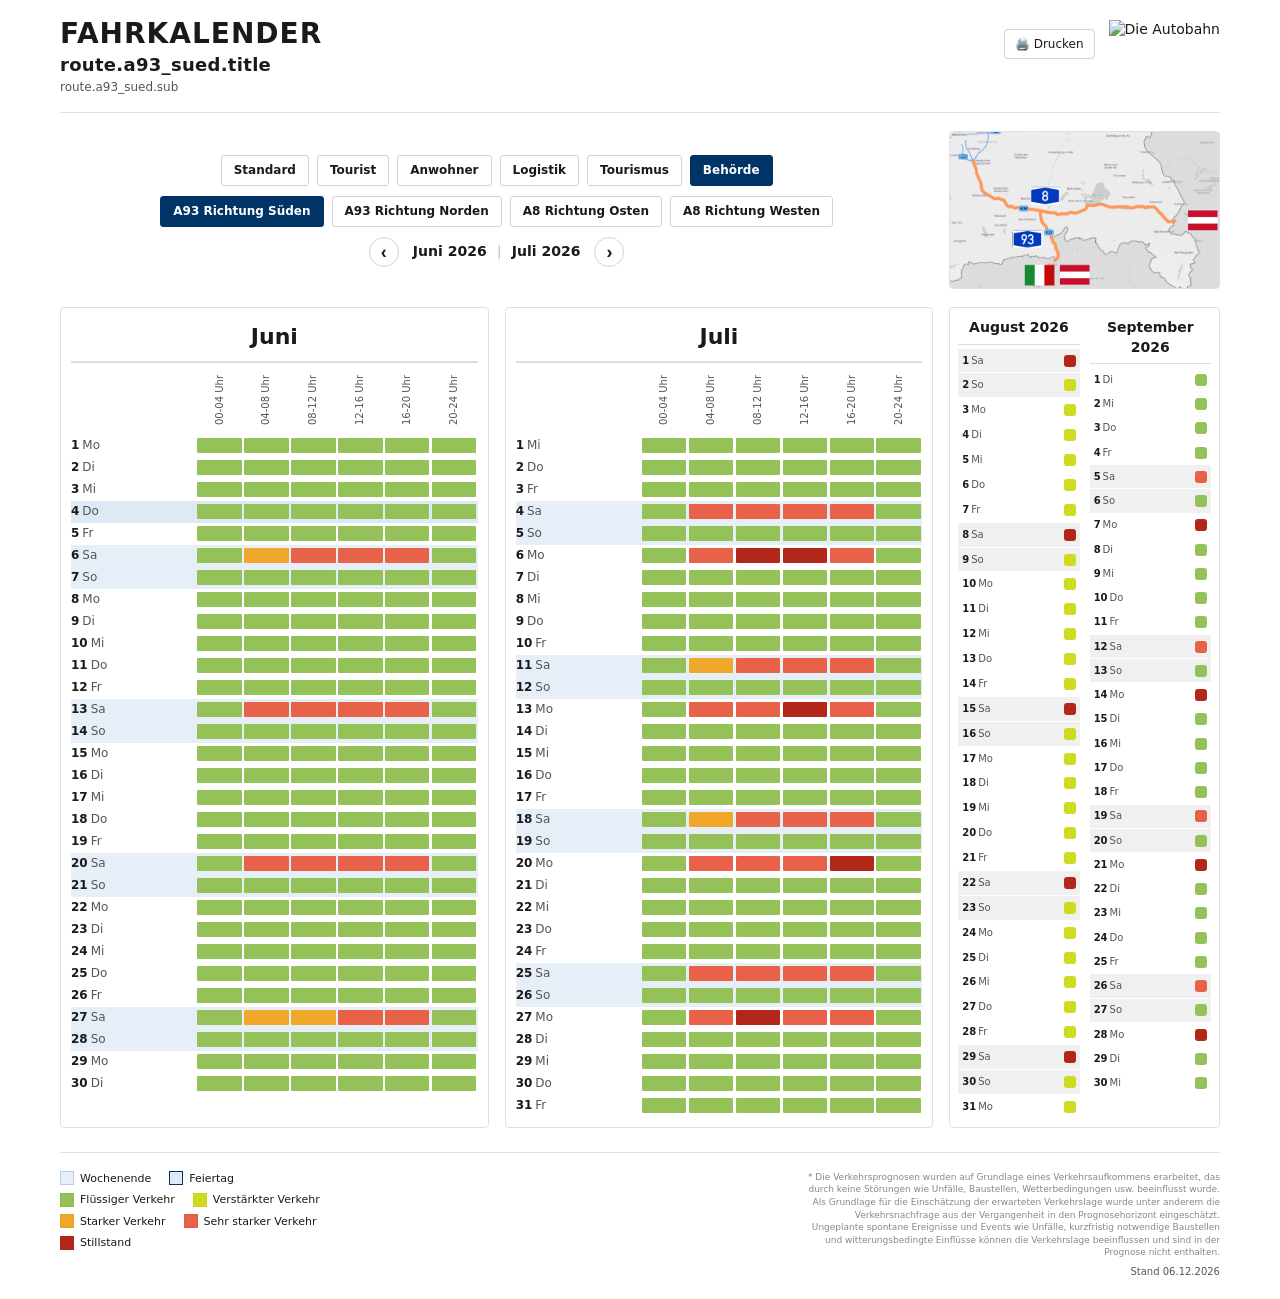
==== frontend/ui/index_authority.html @ ebcca56d "added support for english language and did some fixes on ui" ====
<!DOCTYPE html>
<html lang="de">
<head>
  <meta charset="UTF-8">
  <meta name="viewport" content="width=device-width, initial-scale=1.0">
  <title data-i18n-static>Fahrkalender – Die Autobahn</title>
  <link rel="stylesheet" href="https://unpkg.com/leaflet@1.9.4/dist/leaflet.css">
  <link rel="stylesheet" href="style.css?v=36">
  <link rel="icon" type="image/png" href="favicon.png?v=2">
</head>
<body>
  <div class="page" id="page">

    <!-- 1. HEADER -->
        <header class="hdr">
      <div class="hdr__text">
        <div class="hdr__title" data-i18n="app.title">FAHRKALENDER</div>
        <div class="hdr__route" id="hdrRoute">A93 RICHTUNG SÜDEN</div>
        <div class="hdr__sub" id="hdrSub">Rosenheim, München → Kufstein, Innsbruck</div>
      </div>
      <div class="hdr__right">
        <div style="display: flex; gap: 14px; align-items: center;">
          <button class="print-btn" id="printBtn" data-i18n="app.print" data-i18n-attr="title:app.print" title="Drucken">🖨️ Drucken</button>
          <img class="hdr__logo" src="https://www.autobahn.de/_assets/4483a80560873394161ba712d6ca7e9e/Images/Logo.svg" alt="Die Autobahn">
        </div>
      </div>
    </header>

    <div class="ctrl-wrap">

      <div class="ctrl-left">

        <nav class="toggle modebar">
      <button type="button" class="toggle__btn" onclick="NavState.navigateTo('index.html')" data-i18n="mode.standard">Standard</button>
      <button type="button" class="toggle__btn" onclick="NavState.navigateTo('index_tourist.html')" data-i18n="mode.tourist">Tourist</button>
      <button type="button" class="toggle__btn" onclick="NavState.navigateTo('index_resident.html')" data-i18n="mode.resident">Anwohner</button>
      <button type="button" class="toggle__btn" onclick="NavState.navigateTo('index_logistics.html')" data-i18n="mode.logistics">Logistik</button>
      <button type="button" class="toggle__btn" onclick="NavState.navigateTo('index_tourism.html')" data-i18n="mode.tourism">Tourismus</button>
      <button type="button" class="toggle__btn active" onclick="NavState.navigateTo('index_authority.html')" data-i18n="mode.authority">Behörde</button>
    </nav>



    <!-- 2. STRECKEN-TOGGLE -->
    <nav class="toggle" id="toggle">
      <button class="toggle__btn active" data-strecke="A93" data-richtung="Sued" data-i18n="route.a93_sued">A93 Richtung Süden</button>
      <button class="toggle__btn" data-strecke="A93" data-richtung="Nord" data-i18n="route.a93_nord">A93 Richtung Norden</button>
      <button class="toggle__btn" data-strecke="A8" data-richtung="Ost" data-i18n="route.a8_ost">A8 Richtung Osten</button>
      <button class="toggle__btn" data-strecke="A8" data-richtung="West" data-i18n="route.a8_west">A8 Richtung Westen</button>
    </nav>

    <!-- 3. NAVIGATION -->
    <div class="monthnav">
      <button class="monthnav__arrow" id="navPrev" aria-label="Zurück" data-i18n-attr="aria-label:nav.prev">‹</button>
      <div class="monthnav__labels">
        <span class="monthnav__label" id="navLabelA">–</span>
        <span class="monthnav__sep">|</span>
        <span class="monthnav__label" id="navLabelB">–</span>
      </div>
      <button class="monthnav__arrow" id="navNext" aria-label="Vor" data-i18n-attr="aria-label:nav.next">›</button>
    </div>

      </div>
      <img id="mapBox" class="ctrl-map" src="img.png" alt="Streckenkarte">
    </div>
    <!-- 4. HAUPTBEREICH -->
    <main class="grid">
      <section class="cal cal--detail" id="calA"></section>
      <section class="cal cal--detail" id="calB"></section>
      <aside class="cal cal--mini" id="calMini">
        <div id="miniList" class="mini-list-wrap"></div>
      </aside>
    </main>

    <!-- 5. FOOTER -->
    <footer class="ftr">
      <div class="legend">
        <div class="legend__row">
          <span class="legend__item"><span class="sw sw--weekend"></span><span data-i18n="legend.weekend">Wochenende</span></span>
          <span class="legend__item"><span class="sw sw--holiday"></span><span data-i18n="legend.holiday">Feiertag</span></span>
        </div>
        <div class="legend__row">
          <span class="legend__item"><span class="sw sw--cat1"></span><span data-i18n="legend.cat1">Flüssiger Verkehr</span></span>
          <span class="legend__item"><span class="sw sw--cat2"></span><span data-i18n="legend.cat2">Verstärkter Verkehr</span></span>
        </div>
        <div class="legend__row">
          <span class="legend__item"><span class="sw sw--cat3"></span><span data-i18n="legend.cat3">Starker Verkehr</span></span>
          <span class="legend__item"><span class="sw sw--cat4"></span><span data-i18n="legend.cat4">Sehr starker Verkehr</span></span>
        </div>
        <div class="legend__row">
          <span class="legend__item"><span class="sw sw--cat5"></span><span data-i18n="legend.cat5">Stillstand</span></span>
        </div>
      </div>
      <div class="disclaimer">
        <p>* Die Verkehrsprognosen wurden auf Grundlage eines Verkehrsaufkommens erarbeitet, das durch keine Störungen wie Unfälle, Baustellen, Wetterbedingungen usw. beeinflusst wurde. Als Grundlage für die Einschätzung der erwarteten Verkehrslage wurde unter anderem die Verkehrsnachfrage aus der Vergangenheit in den Prognosehorizont eingeschätzt. Ungeplante spontane Ereignisse und Events wie Unfälle, kurzfristig notwendige Baustellen und witterungsbedingte Einflüsse können die Verkehrslage beeinflussen und sind in der Prognose nicht enthalten.</p>
        <p class="stand" id="stand" data-i18n="footer.stand">Stand –</p>
      </div>
    </footer>
  </div>

  <script src="https://unpkg.com/leaflet@1.9.4/dist/leaflet.js"></script>
  <script src="nav-state.js"></script>
  <script src="sidebar.js?v=1"></script>
  <script src="i18n.js?v=1"></script>
  <script src="app_authority.js"></script>
</body>
</html>
---- frontend/ui/style.css ----
/* ============================================================
   Autobahn Fahrkalender — Layout nach offizieller PDF-Vorlage
   ============================================================ */

* { box-sizing: border-box; margin: 0; padding: 0; }

html, body {
  background: #ffffff;
  color: #1a1a1a;
  font-family: system-ui, -apple-system, "Segoe UI", Roboto, sans-serif;
  font-size: 14px;
  line-height: 1.4;
  -webkit-font-smoothing: antialiased;
}

.page {
  max-width: 1200px;
  margin: 0 auto;
  padding: 20px;
}

/* ---------- 1. HEADER ---------------------------------------- */
.hdr {
  display: flex;
  align-items: flex-start;
  justify-content: space-between;
  padding-bottom: 16px;
  border-bottom: 1px solid #e0e0e0;
  margin-bottom: 18px;
}

.modebar { margin-top: 2px; }

.hdr__title {
  font-size: 28px;
  font-weight: 700;
  color: #1a1a1a;
  letter-spacing: 1px;
  line-height: 1;
}

.hdr__route {
  font-size: 18px;
  font-weight: 600;
  color: #1a1a1a;
  margin-top: 4px;
  letter-spacing: 0.3px;
}

.hdr__sub {
  font-size: 12px;
  color: #555;
  margin-top: 2px;
}

.hdr__right {
  display: flex;
  flex-direction: column;
  align-items: flex-end;
  gap: 10px;
}

.hdr__logo {
  height: 48px;
  width: auto;
}

/* Streckenbild rechts neben Toggle-Reihen, gleiche Breite wie Sidebar */
.ctrl-wrap {
  display: grid;
  grid-template-columns: 38fr 38fr 24fr;
  gap: 16px;
  margin-bottom: 18px;
}
.ctrl-left {
  grid-column: 1 / 3;
  min-width: 0;
  align-self: center;
}
.ctrl-left .toggle { margin-bottom: 10px; justify-content: center; }
.ctrl-left .monthnav { margin-bottom: 0; }

.ctrl-map {
  grid-column: 3;
  display: block;
  width: 100%;
  height: auto;
  object-fit: contain;
  border: 1px solid #e0e0e0;
  border-radius: 4px;
  background: #ffffff;
  align-self: center;
  justify-self: stretch;
}

.print-btn {
  border: 1px solid #cfd4da;
  background: #ffffff;
  color: #1a1a1a;
  font: inherit;
  font-size: 12px;
  padding: 6px 10px;
  border-radius: 4px;
  cursor: pointer;
  transition: background 0.15s ease, border-color 0.15s ease;
}
.print-btn:hover { background: #f3f5f8; border-color: #003466; }

/* ---------- LANGUAGE TOGGLE ---------------------------------- */
.lang-toggle {
  display: inline-flex;
  border: 1px solid #cfd4da;
  border-radius: 4px;
  overflow: hidden;
  background: #ffffff;
}
.lang-toggle__btn {
  border: 0;
  background: transparent;
  color: #1a1a1a;
  font: inherit;
  font-size: 12px;
  padding: 6px 10px;
  cursor: pointer;
  line-height: 1;
}
.lang-toggle__btn + .lang-toggle__btn { border-left: 1px solid #cfd4da; }
.lang-toggle__btn:hover { background: #f3f5f8; }
.lang-toggle__btn.is-active { background: #003466; color: #ffffff; }

/* ---------- 2. STRECKEN-TOGGLE ------------------------------- */
.toggle {
  display: flex;
  flex-wrap: wrap;
  gap: 8px;
  margin-bottom: 14px;
}

.toggle__btn {
  border: 1px solid #cfd4da;
  background: #ffffff;
  color: #1a1a1a;
  font: inherit;
  font-size: 12px;
  font-weight: 600;
  padding: 6px 12px;
  border-radius: 3px;
  cursor: pointer;
  transition: background 0.15s ease, color 0.15s ease, border-color 0.15s ease;
}
.toggle__btn:hover { border-color: #003466; }
.toggle__btn.active {
  background: #003466;
  border-color: #003466;
  color: #ffffff;
}

/* ---------- 3. MONATSNAVIGATION ------------------------------ */
.monthnav {
  display: flex;
  align-items: center;
  justify-content: center;
  gap: 14px;
  margin-bottom: 12px;
}

.monthnav__arrow {
  border: 1px solid #cfd4da;
  background: #ffffff;
  color: #1a1a1a;
  font-size: 18px;
  font-weight: 700;
  width: 30px;
  height: 30px;
  border-radius: 50%;
  cursor: pointer;
  display: flex;
  align-items: center;
  justify-content: center;
  line-height: 1;
}
.monthnav__arrow:hover { background: #f3f5f8; border-color: #003466; }

.monthnav__labels {
  display: flex;
  align-items: center;
  gap: 10px;
  font-size: 14px;
  font-weight: 600;
}
.monthnav__sep { color: #ccc; }

/* ---------- 4. HAUPT-GRID ------------------------------------ */
.grid {
  display: grid;
  grid-template-columns: 38fr 38fr 24fr;
  gap: 16px;
  margin-bottom: 24px;
}

.cal {
  border: 1px solid #e0e0e0;
  border-radius: 4px;
  background: #ffffff;
  padding: 8px 10px 10px 10px;
}

/* Detail-Kalender */
.cal--detail .cal__month {
  font-size: 22px;
  font-weight: 700;
  color: #1a1a1a;
  text-align: center;
  padding: 6px 0 8px 0;
  border-bottom: 2px solid #ddd;
  margin-bottom: 4px;
}

.cal--detail table {
  width: 100%;
  border-collapse: collapse;
  table-layout: fixed;
}

.cal--detail thead th.col-slot { width: 24px; }

.cal--detail thead th {
  font-size: 10px;
  color: #555;
  font-weight: 500;
  padding: 8px 2px 6px 2px;
  text-align: center;
  vertical-align: bottom;
  height: 56px;
}

.cal--detail thead th.col-day { width: 64px; }

.cal--detail thead .col-slot span {
  display: inline-block;
  writing-mode: vertical-rl;
  transform: rotate(180deg);
  white-space: nowrap;
}

.cal--detail tbody td {
  padding: 0;
  border: none;
}

.cal--detail tbody tr {
  background: #ffffff;
}
.cal--detail tbody tr.is-weekend {
  background: #e6eff8;
}
.cal--detail tbody tr.is-holiday {
  background: #dde9f5;
}
.cal--detail tbody tr:hover {
  background: #cfe0f2;
}

.cell-day {
  font-size: 12px;
  color: #1a1a1a;
  padding: 3px 6px;
  white-space: nowrap;
  font-variant-numeric: tabular-nums;
  position: relative;
}
.cell-day__num { font-weight: 600; }
.cell-day__dow { color: #555; margin-left: 3px; }
.cell-slot {
  width: 24px;
  height: 22px;
  text-align: center;
  vertical-align: middle;
  padding: 4px 1px;
}
.cell-slot__inner {
  display: block;
  width: 95%;
  height: 70%;
  background: #e0e0e0;
  border-radius: 1px;
  margin: 0 auto;
}

/* Tabellenzeilen relativ → Feiertags-Overlay kann die ganze Zeile
   überspannen (funktioniert in modernen Browsern). */
.cal--detail tbody tr { position: relative; }

.cell-holiday-overlay {
  position: absolute;
  top: 0;
  left: 0;
  width: 100%;
  height: 100%;
  display: flex;
  align-items: center;
  justify-content: center;
  font-size: 10px;
  font-weight: 700;
  color: rgba(0, 52, 102, 0.55);
  letter-spacing: 0.3px;
  pointer-events: none;
  text-shadow:
    0 0 2px rgba(255,255,255,0.7), 0 0 2px rgba(255,255,255,0.7);
  z-index: 2;
}
.cell-slot__inner.cat-1 { background: #95c258; }
.cell-slot__inner.cat-2 { background: #cfdb1f; }
.cell-slot__inner.cat-3 { background: #efa82a; }
.cell-slot__inner.cat-4 { background: #e8624a; }
.cell-slot__inner.cat-5 { background: #b3271a; }

.cell-slot--clickable { cursor: pointer; }
.cell-slot--clickable:hover .cell-slot__inner {
  outline: 2px solid rgba(0, 52, 102, 0.55);
  outline-offset: 1px;
}

.cal--detail tbody tr { cursor: default; }

/* Statisches Streckenbild (oben in der rechten Spalte) */
.mapbox {
  width: 100%;
  height: auto;
  background: #ffffff;
  border: 1px solid #e0e0e0;
  border-radius: 4px;
  flex-shrink: 0;
  display: block;
}
.mapbox .leaflet-container {
  background: #a8c8e8;
  outline: none;
}
.leaflet-container .leaflet-control-attribution { display: none; }

.map-label {
  pointer-events: none;
  white-space: nowrap;
  background: transparent;
  border: none;
}
.map-label span {
  display: inline-block;
  font-family: inherit;
  text-shadow: 0 1px 3px rgba(0,0,0,0.45);
}
.map-label--city span {
  color: #ffffff;
  font-size: 13px;
  font-weight: 600;
}
.map-label--region span {
  color: rgba(255,255,255,0.75);
  font-size: 13px;
  font-style: italic;
  font-weight: 500;
}

.route-arrow {
  background: transparent;
  border: none;
  color: var(--arrow-color, #f4a12a);
  font-size: 18px;
  font-weight: 700;
  line-height: 1;
  text-shadow: 0 0 3px rgba(0,0,0,0.35);
}

.mini-list-wrap {
  display: flex;
  flex-direction: row;
  gap: 10px;
  flex: 1 1 auto;
  min-height: 0;
  overflow: hidden;
}
.mini-list-wrap .mini {
  flex: 1 1 0;
  min-width: 0;
}

/* Mini-Kalender (rechte Spalte) — füllt die Spaltenhöhe */
.cal--mini {
  padding: 6px 8px 8px 8px;
  display: flex;
  flex-direction: column;
  gap: 10px;
  overflow: hidden;
  min-height: 0;
}
.cal--mini .mini {
  flex: 1 1 0;
  min-height: 0;
  display: flex;
  flex-direction: column;
  overflow: hidden;
}

.mini__month {
  font-size: 14px;
  font-weight: 700;
  text-align: center;
  padding: 4px 0 6px 0;
  border-bottom: 1px solid #ddd;
  margin-bottom: 4px;
  flex-shrink: 0;
}

.mini__list {
  display: flex;
  flex-direction: column;
  gap: 1px;
  flex: 1 1 auto;
}

.mini__row {
  display: flex;
  align-items: center;
  justify-content: space-between;
  gap: 6px;
  font-size: 10px;
  flex: 1 1 0;
  min-height: 0;
  padding: 0 4px;
  background: #ffffff;
  overflow: hidden;
}
.mini__row.is-weekend,
.mini__row.is-holiday {
  background: #f0f0f0;
}
.mini__row--empty {
  background: transparent !important;
}

.mini__day {
  font-variant-numeric: tabular-nums;
  white-space: nowrap;
}
.mini__day b { font-weight: 600; }
.mini__day i {
  color: #555;
  font-style: normal;
  margin-left: 2px;
}

.mini__box {
  width: 12px;
  height: 12px;
  background: #e0e0e0;
  flex-shrink: 0;
  border-radius: 3px;
}
.mini__box.cat-1 { background: #95c258; }
.mini__box.cat-2 { background: #cfdb1f; }
.mini__box.cat-3 { background: #efa82a; }
.mini__box.cat-4 { background: #e8624a; }
.mini__box.cat-5 { background: #b3271a; }

/* ---------- 5. FOOTER ---------------------------------------- */
.ftr {
  display: flex;
  align-items: flex-start;
  justify-content: space-between;
  gap: 24px;
  padding-top: 18px;
  border-top: 1px solid #e0e0e0;
  margin-top: 8px;
}

.legend {
  display: flex;
  flex-direction: column;
  gap: 6px;
}
.legend__row {
  display: flex;
  gap: 18px;
}
.legend__item {
  display: inline-flex;
  align-items: center;
  gap: 6px;
  font-size: 11px;
  color: #1a1a1a;
}
.sw {
  display: inline-block;
  width: 14px;
  height: 14px;
  background: #e0e0e0;
  flex-shrink: 0;
  border: 1px solid rgba(0,0,0,0.05);
}
.sw--weekend { background: #e6eff8; border-color: #b9cde2; }
.sw--holiday { background: #dde9f5; border: 1px solid #003466; }
.sw--cat1 { background: #95c258; }
.sw--cat2 { background: #cfdb1f; }
.sw--cat3 { background: #efa82a; }
.sw--cat4 { background: #e8624a; }
.sw--cat5 { background: #b3271a; }

.disclaimer {
  max-width: 420px;
  text-align: right;
}
.disclaimer p {
  font-size: 9px;
  color: #888;
  line-height: 1.4;
}
.disclaimer .stand {
  margin-top: 6px;
  font-size: 10px;
  color: #555;
}

/* ---------- LOADING / EMPTY ---------------------------------- */
.cal--empty {
  display: flex;
  align-items: center;
  justify-content: center;
  min-height: 200px;
  color: #888;
  font-size: 12px;
}

/* ---------- RESPONSIVE --------------------------------------- */
@media (max-width: 900px) {
  .grid { grid-template-columns: 1fr; }
  .cal--mini { order: 3; }
  .hdr { flex-direction: column; gap: 12px; align-items: stretch; }
  .hdr__right { justify-content: flex-end; }
}

/* ---------- PRINT -------------------------------------------- */
/* ── Reason-Popover ──────────────────────────────────────── */
.reason-popover {
  position: absolute;
  z-index: 50;
  min-width: 180px;
  max-width: 260px;
  background: #fff;
  border: 1px solid #c9d4e0;
  border-radius: 8px;
  box-shadow: 0 6px 20px rgba(0, 30, 60, 0.18);
  padding: 10px 12px 11px;
  font-size: 12px;
  color: #1c2b3a;
}
.reason-popover[hidden] { display: none; }

/* Pfeil, der auf die Zelle zeigt (Position via --arrow-left). */
.reason-popover::before,
.reason-popover::after {
  content: '';
  position: absolute;
  left: var(--arrow-left, 24px);
  transform: translateX(-50%);
  width: 0; height: 0;
  border-left: 7px solid transparent;
  border-right: 7px solid transparent;
}
.reason-popover::before { top: -8px; border-bottom: 8px solid #c9d4e0; }
.reason-popover::after  { top: -7px; border-bottom: 8px solid #fff; }
.reason-popover--above::before { top: auto; bottom: -8px; border-bottom: none; border-top: 8px solid #c9d4e0; }
.reason-popover--above::after  { top: auto; bottom: -7px; border-bottom: none; border-top: 8px solid #fff; }

.reason-popover__close {
  position: absolute;
  top: 4px; right: 6px;
  border: none; background: none;
  font-size: 16px; line-height: 1;
  color: #8a98a6; cursor: pointer;
  padding: 2px;
}
.reason-popover__close:hover { color: #1c2b3a; }

.reason-popover__title {
  font-weight: 700;
  padding-right: 16px;
  margin-bottom: 6px;
}
.reason-popover__severity {
  display: flex;
  align-items: center;
  gap: 6px;
  margin-bottom: 6px;
  font-weight: 600;
}
.reason-popover__swatch {
  display: inline-block;
  width: 12px; height: 12px;
  border-radius: 2px;
  background: #e0e0e0;
  flex: 0 0 auto;
}
.reason-popover__swatch.cat-1 { background: #95c258; }
.reason-popover__swatch.cat-2 { background: #cfdb1f; }
.reason-popover__swatch.cat-3 { background: #efa82a; }
.reason-popover__swatch.cat-4 { background: #e8624a; }
.reason-popover__swatch.cat-5 { background: #b3271a; }

.reason-popover__list {
  list-style: none;
  margin: 0; padding: 0;
}
.reason-popover__list li {
  position: relative;
  padding-left: 14px;
  margin: 3px 0;
}
.reason-popover__list li::before {
  content: '•';
  position: absolute;
  left: 2px;
  color: #00549f;
}
.reason-popover__note {
  color: #5a6976;
  font-style: italic;
}
.reason-popover__confidence {
  display: flex;
  align-items: center;
  gap: 6px;
  margin-bottom: 8px;
  font-size: 12px;
  color: #5a6976;
}
.reason-popover__confidence-bar {
  flex: 1 1 auto;
  height: 5px;
  border-radius: 3px;
  background: #e5eaf0;
  overflow: hidden;
}
.reason-popover__confidence-fill {
  display: block;
  height: 100%;
  background: #00549f;
  border-radius: 3px;
}
.reason-popover__confidence-value {
  font-weight: 600;
  color: #1c2b3a;
  flex: 0 0 auto;
}

/* ── Tag-Detailansicht (Behörden-Modus, ersetzt Monatsgrid) ── */
.day-view {
  background: #ffffff;
  border: 1px solid #e0e0e0;
  border-radius: 6px;
  padding: 18px 22px 22px;
  margin-bottom: 24px;
}
.day-view[hidden] { display: none; }

.day-view__back {
  display: inline-flex;
  align-items: center;
  gap: 6px;
  background: #ffffff;
  border: 1px solid #cfd4da;
  color: #1a1a1a;
  font: inherit;
  font-size: 12px;
  font-weight: 600;
  padding: 6px 12px;
  border-radius: 3px;
  cursor: pointer;
  transition: background 0.15s ease, border-color 0.15s ease;
}
.day-view__back:hover { background: #f3f5f8; border-color: #003466; }

.day-view__daynav {
  display: flex;
  justify-content: space-between;
  gap: 8px;
  margin-bottom: 14px;
}
.day-view__navbtn {
  background: #ffffff;
  border: 1px solid #cfd4da;
  color: #1a1a1a;
  font: inherit;
  font-size: 12px;
  font-weight: 600;
  padding: 6px 14px;
  border-radius: 3px;
  cursor: pointer;
  transition: background 0.15s ease, border-color 0.15s ease;
}
.day-view__navbtn:hover { background: #f3f5f8; border-color: #003466; }

.reason-popover__more {
  display: block;
  width: 100%;
  margin-top: 10px;
  padding: 7px 10px;
  font: inherit;
  font-size: 12px;
  font-weight: 600;
  color: #ffffff;
  background: #003466;
  border: none;
  border-radius: 4px;
  cursor: pointer;
  transition: background 0.15s ease;
}
.reason-popover__more:hover { background: #002448; }

.day-view__head {
  display: flex;
  justify-content: space-between;
  align-items: flex-start;
  gap: 20px;
  padding-bottom: 14px;
  margin-bottom: 16px;
  border-bottom: 1px solid #e0e0e0;
}
.day-view__date {
  font-size: 20px;
  font-weight: 700;
  color: #1a1a1a;
}
.day-view__hol {
  font-size: 14px;
  font-weight: 600;
  color: #003466;
  margin-left: 4px;
}
.day-view__sub {
  font-size: 12px;
  color: #555;
  margin-top: 3px;
}
.day-view__worst {
  display: flex;
  align-items: center;
  gap: 10px;
  background: #f6f8fb;
  border: 1px solid #e0e6ee;
  border-radius: 6px;
  padding: 8px 12px;
  flex-shrink: 0;
}
.day-view__swatch {
  width: 22px;
  height: 22px;
  border-radius: 4px;
  background: #e0e0e0;
}
.day-view__swatch.cat-1 { background: #95c258; }
.day-view__swatch.cat-2 { background: #cfdb1f; }
.day-view__swatch.cat-3 { background: #efa82a; }
.day-view__swatch.cat-4 { background: #e8624a; }
.day-view__swatch.cat-5 { background: #b3271a; }
.day-view__worst-label {
  font-size: 10px;
  color: #6a7280;
  text-transform: uppercase;
  letter-spacing: 0.4px;
}
.day-view__worst-cat {
  font-size: 14px;
  font-weight: 700;
  color: #1a1a1a;
}

.day-view__slots {
  display: grid;
  grid-template-columns: repeat(6, 1fr);
  gap: 10px;
  margin-bottom: 20px;
}
.day-view__slot {
  position: relative;
  border: 1px solid #e0e0e0;
  border-radius: 6px;
  padding: 10px 10px 12px;
  height: 300px;
  display: flex;
  flex-direction: column;
  overflow: hidden;
  background: #ffffff;
  overflow: hidden;
}
.day-view__slot-bar {
  position: absolute;
  top: 0; left: 0; right: 0;
  height: 4px;
  background: #e0e0e0;
}
.day-view__slot-bar.cat-1 { background: #95c258; }
.day-view__slot-bar.cat-2 { background: #cfdb1f; }
.day-view__slot-bar.cat-3 { background: #efa82a; }
.day-view__slot-bar.cat-4 { background: #e8624a; }
.day-view__slot-bar.cat-5 { background: #b3271a; }

.day-view__slot-head { margin-top: 4px; margin-bottom: 8px; }
.day-view__slot-time { font-size: 11px; color: #6a7280; font-weight: 600; }
.day-view__slot-cat { font-size: 13px; font-weight: 700; color: #1a1a1a; margin-top: 2px; }

.day-view__slot-stats {
  display: flex;
  flex-direction: column;
  gap: 6px;
  font-size: 10px;
  margin-bottom: 8px;
}
.day-view__slot-stats div {
  display: flex;
  flex-direction: column;
  gap: 1px;
  min-width: 0;
}
.day-view__slot-stats span {
  color: #6a7280;
  text-transform: uppercase;
  letter-spacing: 0.3px;
  font-size: 9px;
  white-space: nowrap;
}
.day-view__slot-stats b {
  font-weight: 700;
  color: #1a1a1a;
  font-size: 12px;
  white-space: nowrap;
}

.day-view__slot-reasons-label {
  font-size: 10px;
  font-weight: 600;
  color: #6a7280;
  text-transform: uppercase;
  letter-spacing: 0.4px;
  margin-bottom: 4px;
  padding-top: 6px;
  border-top: 1px dashed #e0e0e0;
}
.day-view__slot-reasons {
  list-style: none;
  margin: 0; padding: 0;
  font-size: 11px;
  flex: 1 1 auto;
  overflow-y: auto;
  min-height: 0;
}
.day-view__slot-reasons li {
  position: relative;
  padding-left: 10px;
  margin: 2px 0;
  color: #1a1a1a;
}
.day-view__slot-reasons li::before {
  content: '•';
  position: absolute;
  left: 0;
  color: #00549f;
}
.day-view__slot-note { color: #888 !important; font-style: italic; }
.day-view__slot-note::before { content: '' !important; }

.day-view__hourly {
  margin-top: 4px;
  min-height: 190px; /* Label (~18px) + Bars (140px) + Ticks (~20px) + Gaps */
}
.day-view__hourly-label {
  font-size: 11px;
  color: #6a7280;
  font-weight: 600;
  text-transform: uppercase;
  letter-spacing: 0.4px;
  margin-bottom: 8px;
}
.day-view__hourly-bars {
  display: flex;
  gap: 2px;
  height: 140px;
  align-items: flex-end;
  border-bottom: 1px solid #e0e0e0;
}
.day-view__hourly-bar {
  flex: 1;
  min-width: 0;
  min-height: 3px;
  border-radius: 2px 2px 0 0;
}
.day-view__hourly-ticks {
  display: flex;
  gap: 2px;
  margin-top: 4px;
}
.day-view__hourly-tick {
  flex: 1;
  min-width: 0;
  font-size: 8px;
  color: #888;
  text-align: center;
  white-space: nowrap;
  overflow: hidden;
}

.cell-day--clickable { cursor: pointer; }
.cell-day--clickable:hover { background: rgba(0, 52, 102, 0.08); }

@media (max-width: 900px) {
  .day-view__slots { grid-template-columns: repeat(2, 1fr); }
  .day-view__head { flex-direction: column; }
}

@media print {
  * {
    -webkit-print-color-adjust: exact !important;
    print-color-adjust: exact !important;
    color-adjust: exact !important;
  }
  @page { size: A4 landscape; margin: 6mm; }
  html, body { height: auto; }
  .reason-popover { display: none !important; }
  .day-view { display: none !important; }
  body { font-size: 9px; line-height: 1.2; }
  .page { max-width: none; padding: 0; margin: 0; }

  .print-btn { display: none; }
  .modebar { display: none; }
  .ctrl-map { display: none; }
  .ctrl-wrap { grid-template-columns: 1fr; margin-bottom: 4px; }
  .ctrl-left { align-self: stretch; }
  .toggle__btn:not(.active) { display: none; }
  .toggle { margin-bottom: 4px; }
  .monthnav { margin-bottom: 4px; gap: 8px; }
  .monthnav__arrow { display: none; }

  .hdr { padding-bottom: 4px; margin-bottom: 4px; }
  .hdr__title { font-size: 16px; }
  .hdr__route { font-size: 12px; margin-top: 2px; }
  .hdr__sub { font-size: 9px; }
  .hdr__logo { height: 28px; }

  .grid { grid-template-columns: 38fr 38fr 24fr; gap: 6px; margin-bottom: 4px; }
  .cal { padding: 3px 4px; box-shadow: none; }
  .cal--detail .cal__month { font-size: 12px; padding: 2px 0 3px; margin-bottom: 2px; border-bottom-width: 1px; }
  .cal--detail thead th { height: 36px; font-size: 8px; padding: 2px 1px 2px; }
  .cal--detail thead th.col-day { width: 44px; }
  .cal--detail thead th.col-slot { width: 18px; }
  .cell-day { font-size: 8px; padding: 1px 3px; }
  .cell-slot { width: 18px; height: 11px; padding: 1px 1px; }
  .cell-slot__inner { width: 100%; height: 9px; border-radius: 1px; }

  .mini__month { font-size: 9px; padding: 2px 0 3px; }
  .mini__row { font-size: 8px; padding: 0 2px; }
  .mini__box { width: 9px; height: 9px; }

  .ftr { padding-top: 4px; margin-top: 2px; gap: 12px; }
  .legend { gap: 2px; }
  .legend__row { gap: 10px; }
  .legend__item { font-size: 8px; gap: 4px; }
  .sw { width: 10px; height: 10px; }
  .disclaimer p { font-size: 7px; line-height: 1.3; }
  .disclaimer .stand { font-size: 8px; margin-top: 2px; }

  .cal, .grid, .ctrl-wrap, .hdr, .ftr { page-break-inside: avoid; break-inside: avoid; }
}
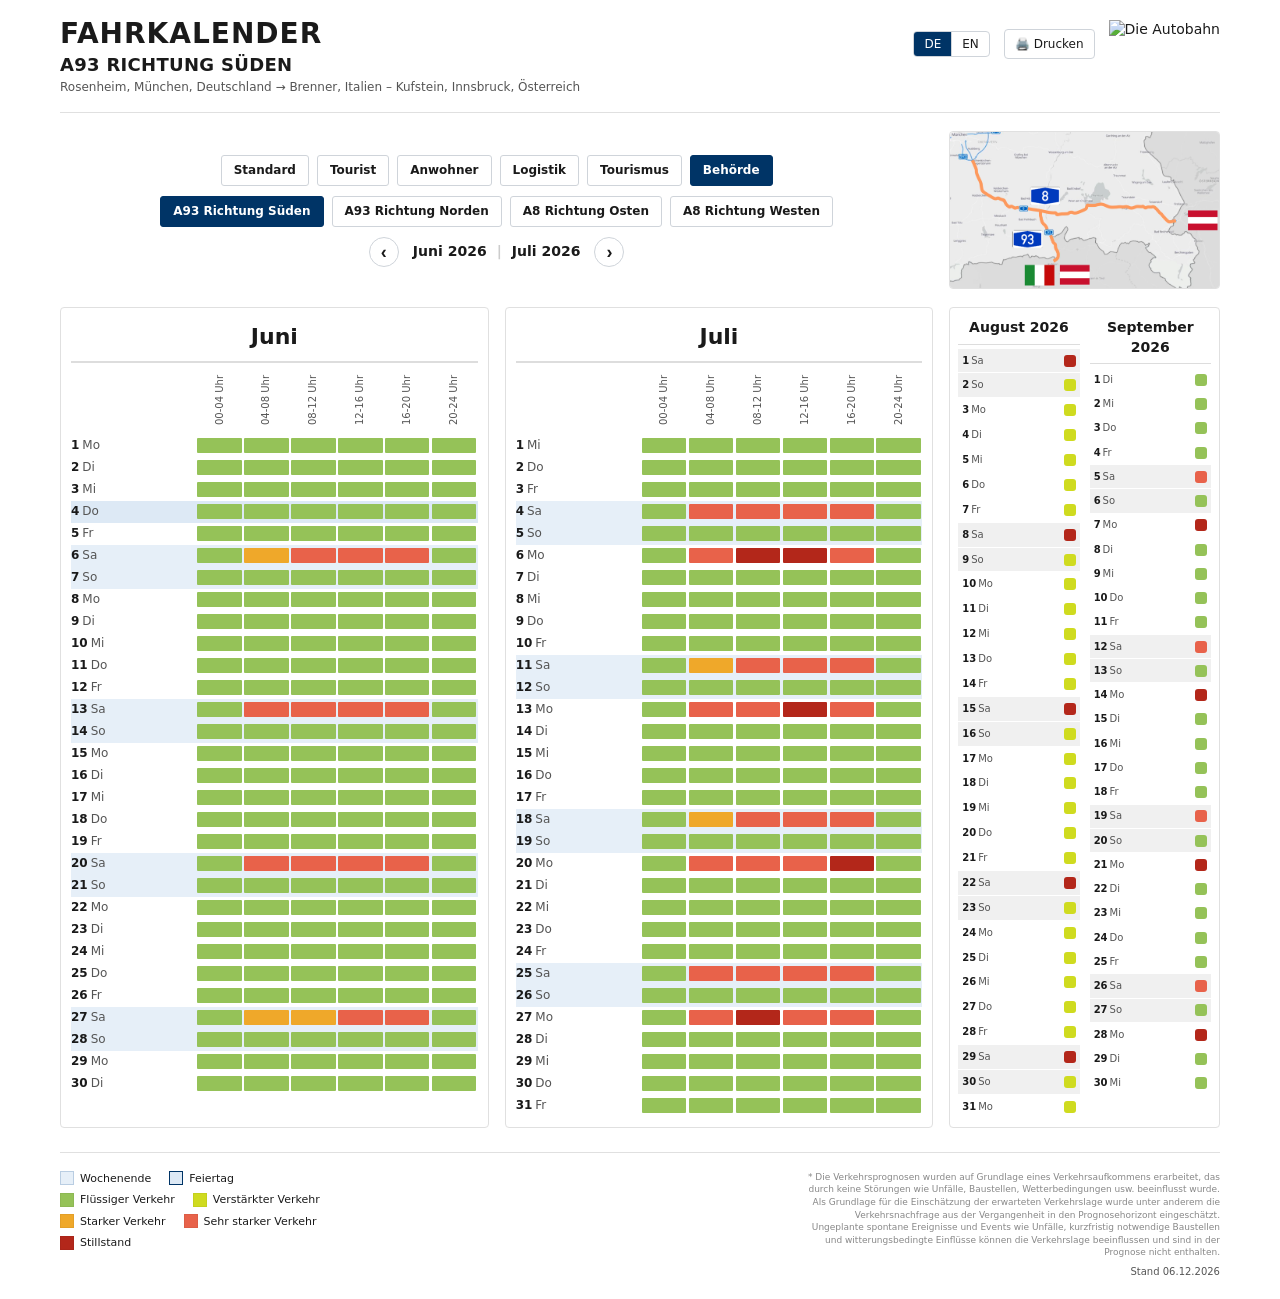
==== commit 51073d90: "normalized amounts of kfz/h" ====
--- a/frontend/ui/index_authority.html
+++ b/frontend/ui/index_authority.html
@@ -102,6 +102,6 @@
   <script src="nav-state.js"></script>
   <script src="sidebar.js?v=1"></script>
   <script src="i18n.js?v=1"></script>
-  <script src="app_authority.js"></script>
+  <script src="app_authority.js?v=2"></script>
 </body>
 </html>
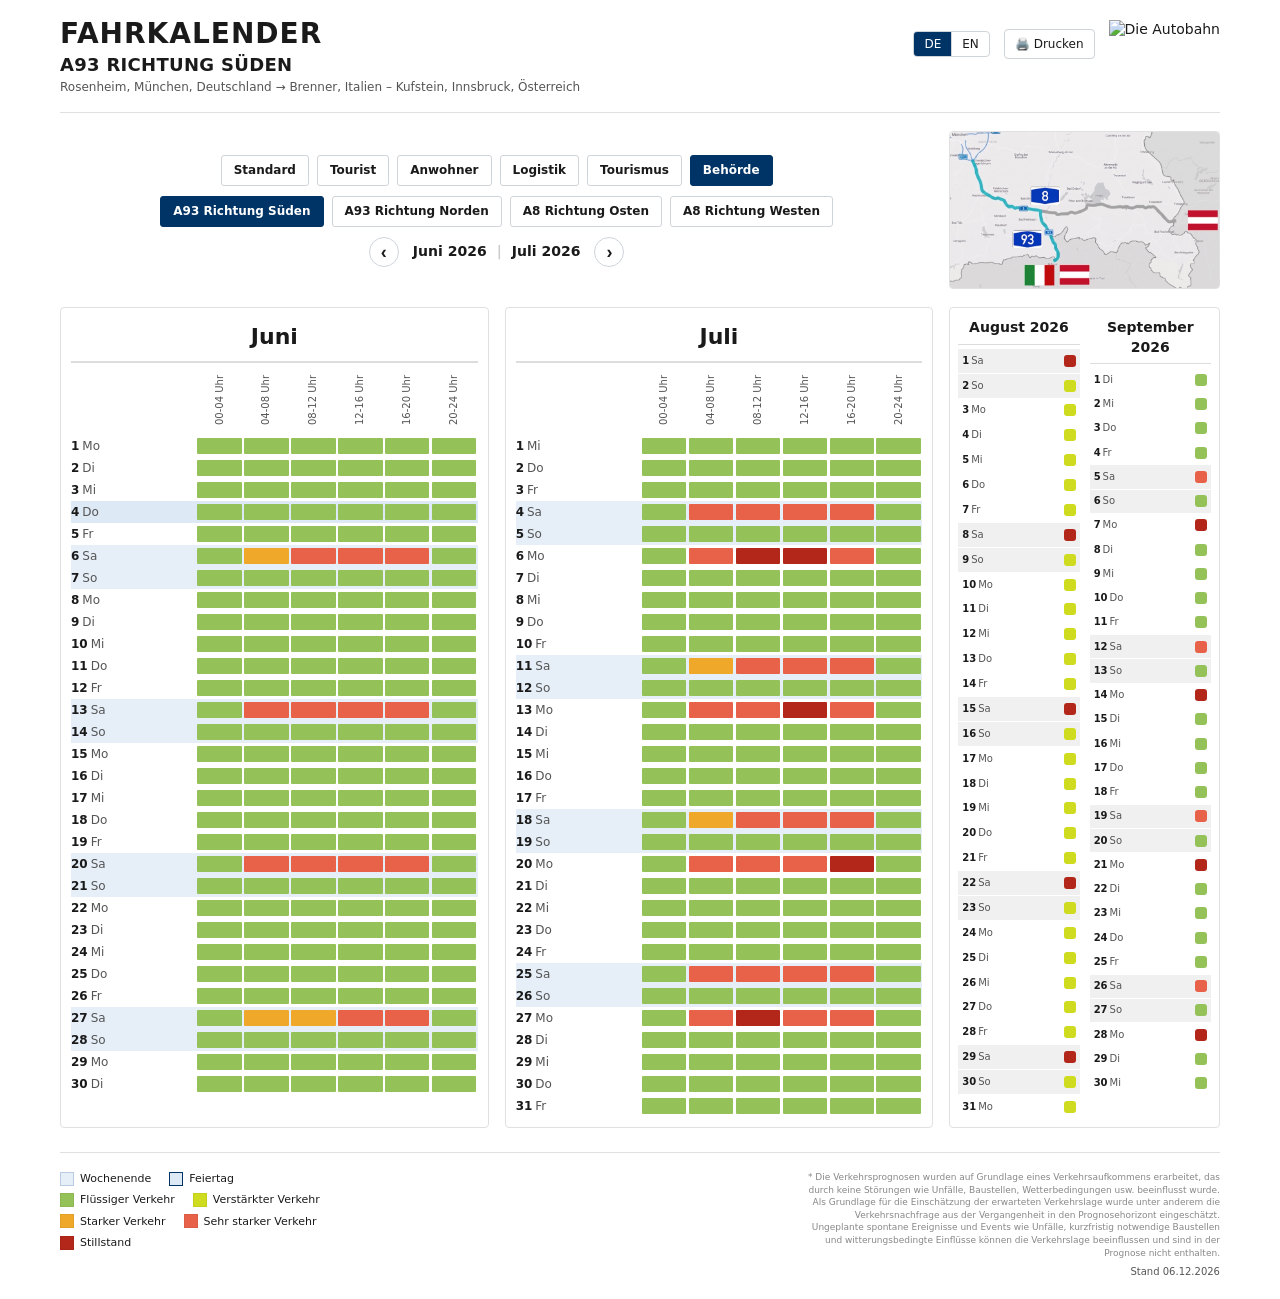
==== commit 60b9fc61: "added sprites for map" ====
--- a/frontend/ui/index_authority.html
+++ b/frontend/ui/index_authority.html
@@ -61,7 +61,7 @@
     </div>
 
       </div>
-      <img id="mapBox" class="ctrl-map" src="img.png" alt="Streckenkarte">
+      <img id="mapBox" class="ctrl-map" src="a93.png" alt="Streckenkarte">
     </div>
     <!-- 4. HAUPTBEREICH -->
     <main class="grid">
@@ -101,7 +101,7 @@
   <script src="https://unpkg.com/leaflet@1.9.4/dist/leaflet.js"></script>
   <script src="nav-state.js"></script>
   <script src="sidebar.js?v=1"></script>
-  <script src="i18n.js?v=1"></script>
-  <script src="app_authority.js?v=2"></script>
+  <script src="i18n.js?v=5"></script>
+  <script src="app_authority.js?v=6"></script>
 </body>
 </html>
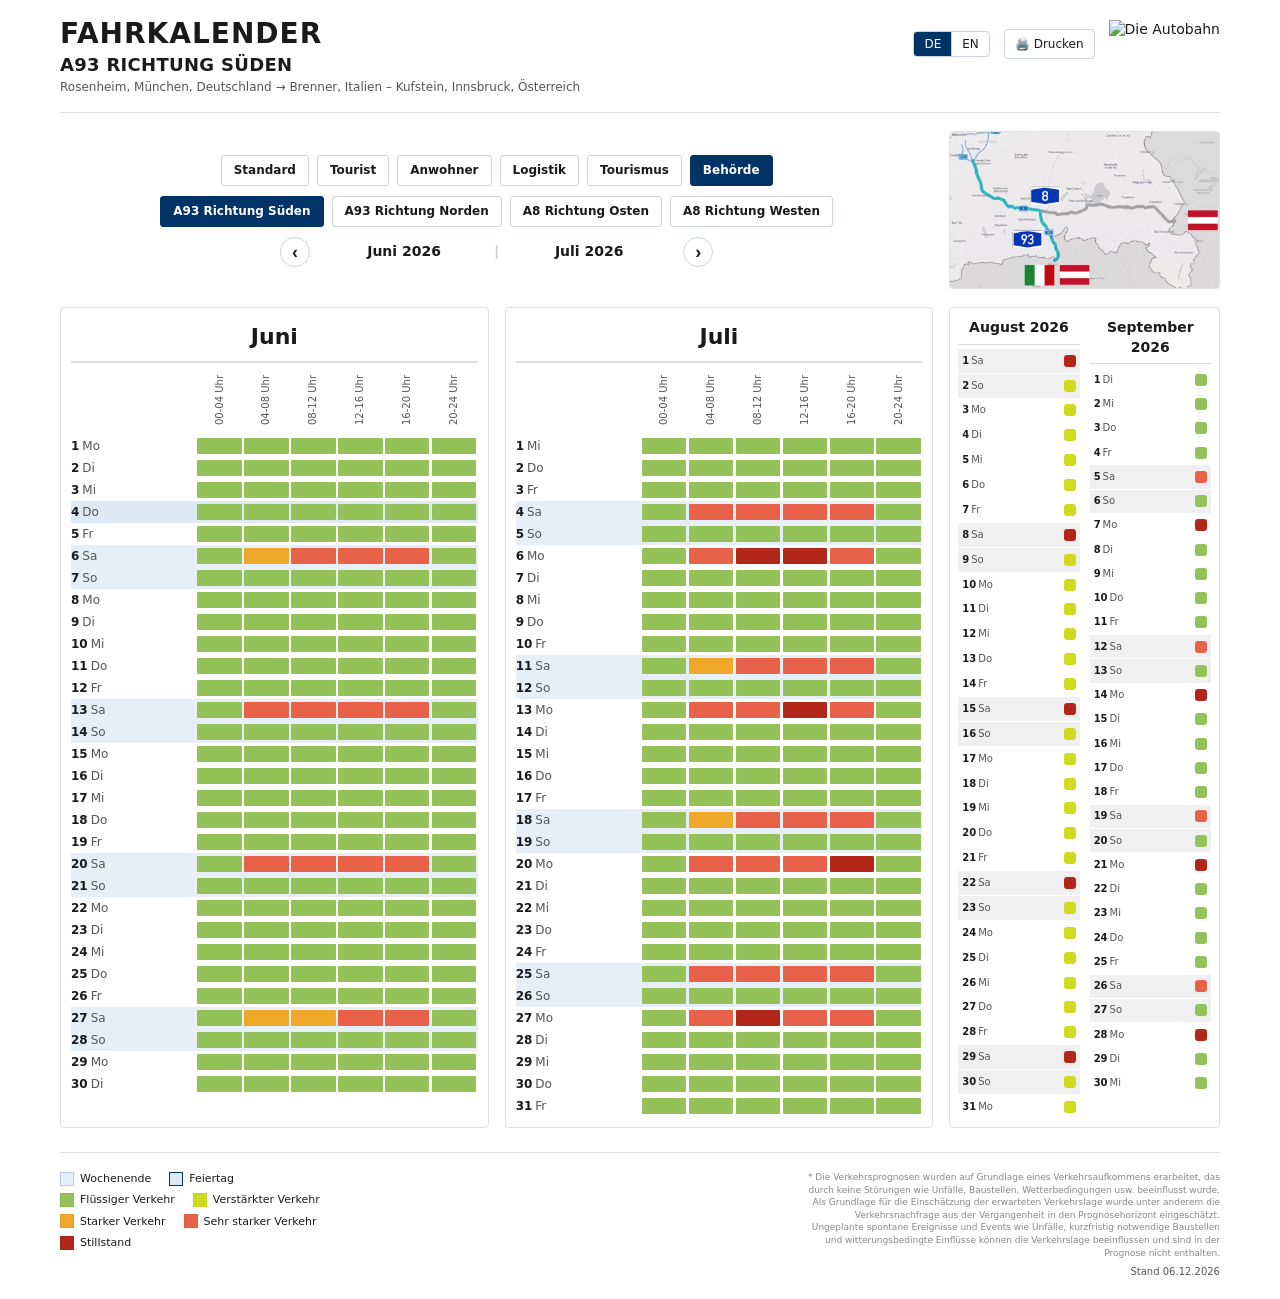
==== commit 8b90ff75: "fixed switching between days in months in extra view and fixed location of buttons" ====
--- a/frontend/ui/index_authority.html
+++ b/frontend/ui/index_authority.html
@@ -5,7 +5,7 @@
   <meta name="viewport" content="width=device-width, initial-scale=1.0">
   <title data-i18n-static>Fahrkalender – Die Autobahn</title>
   <link rel="stylesheet" href="https://unpkg.com/leaflet@1.9.4/dist/leaflet.css">
-  <link rel="stylesheet" href="style.css?v=36">
+  <link rel="stylesheet" href="style.css?v=37">
   <link rel="icon" type="image/png" href="favicon.png?v=2">
 </head>
 <body>
@@ -102,6 +102,6 @@
   <script src="nav-state.js"></script>
   <script src="sidebar.js?v=1"></script>
   <script src="i18n.js?v=5"></script>
-  <script src="app_authority.js?v=6"></script>
+  <script src="app_authority.js?v=10"></script>
 </body>
 </html>
--- a/frontend/ui/style.css
+++ b/frontend/ui/style.css
@@ -187,6 +187,14 @@
   gap: 10px;
   font-size: 14px;
   font-weight: 600;
+}
+/* Feste Mindestbreite je Label, damit die Pfeile beim Wechsel zwischen
+   Monatsname ("Juli 2026") und vollem Datum ("Mo 6. Juli 2026") nicht
+   nach links/rechts springen. */
+.monthnav__label {
+  min-width: 160px;
+  text-align: center;
+  white-space: nowrap;
 }
 .monthnav__sep { color: #ccc; }
 
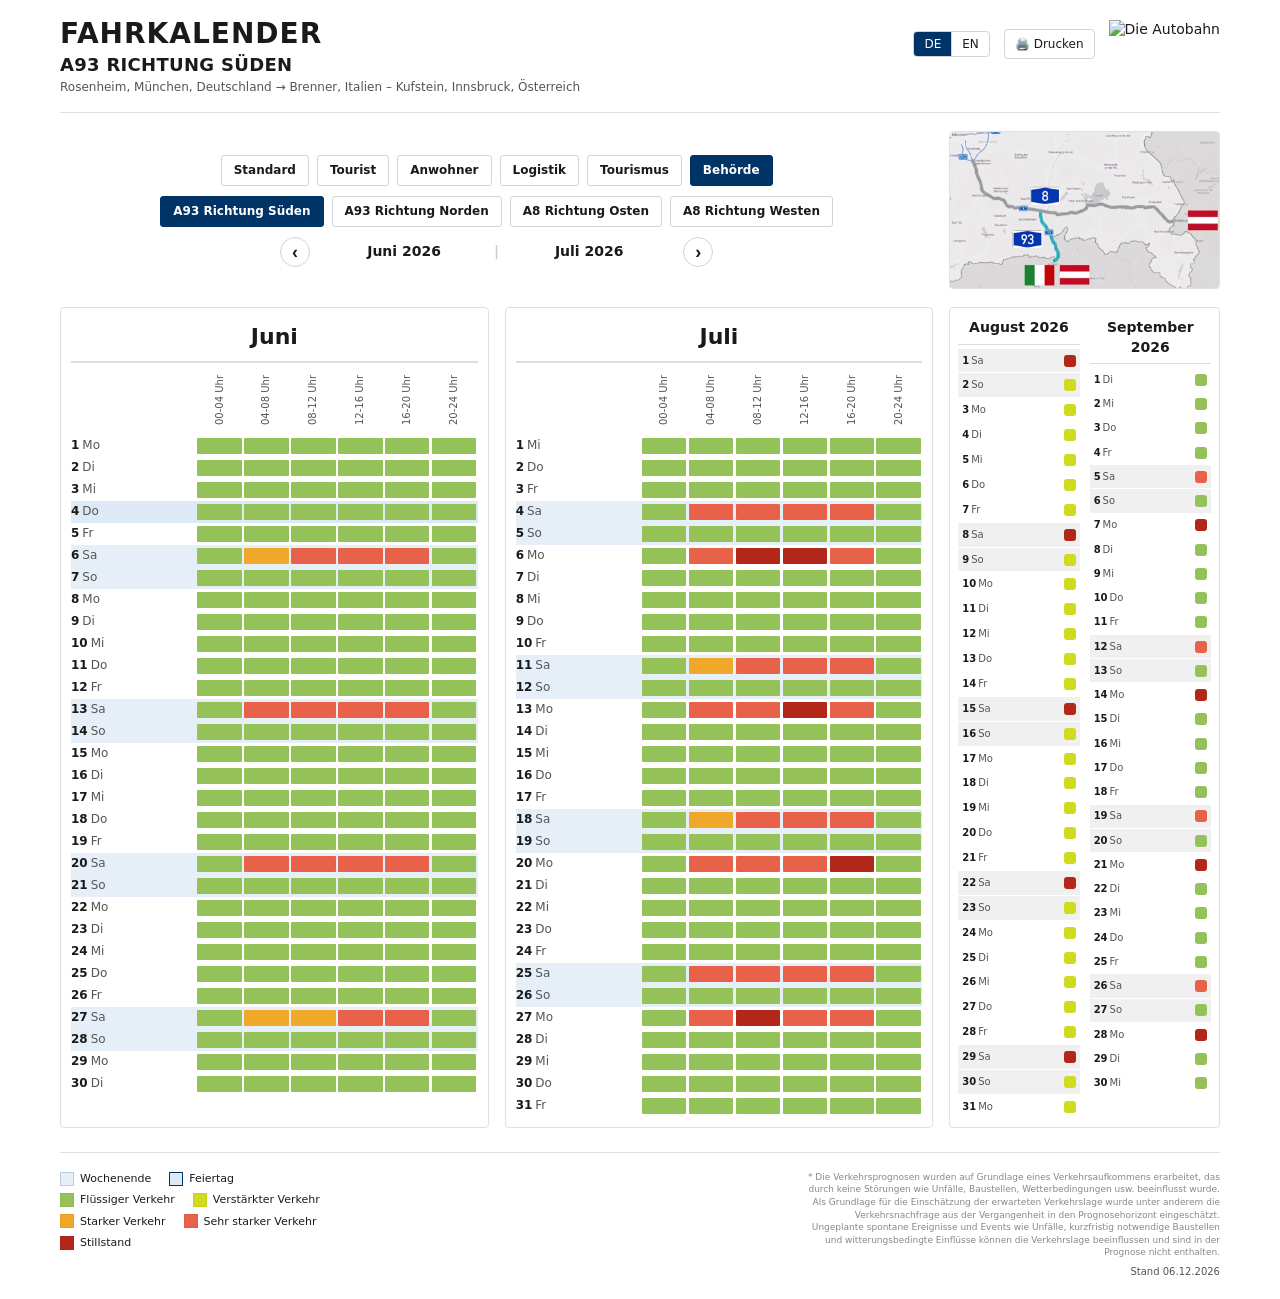
==== commit efa539e5: "corrected sprites for a93" ====
--- a/frontend/ui/index_authority.html
+++ b/frontend/ui/index_authority.html
@@ -61,7 +61,7 @@
     </div>
 
       </div>
-      <img id="mapBox" class="ctrl-map" src="a93.png" alt="Streckenkarte">
+      <img id="mapBox" class="ctrl-map" src="a93.png?v=2" alt="Streckenkarte">
     </div>
     <!-- 4. HAUPTBEREICH -->
     <main class="grid">
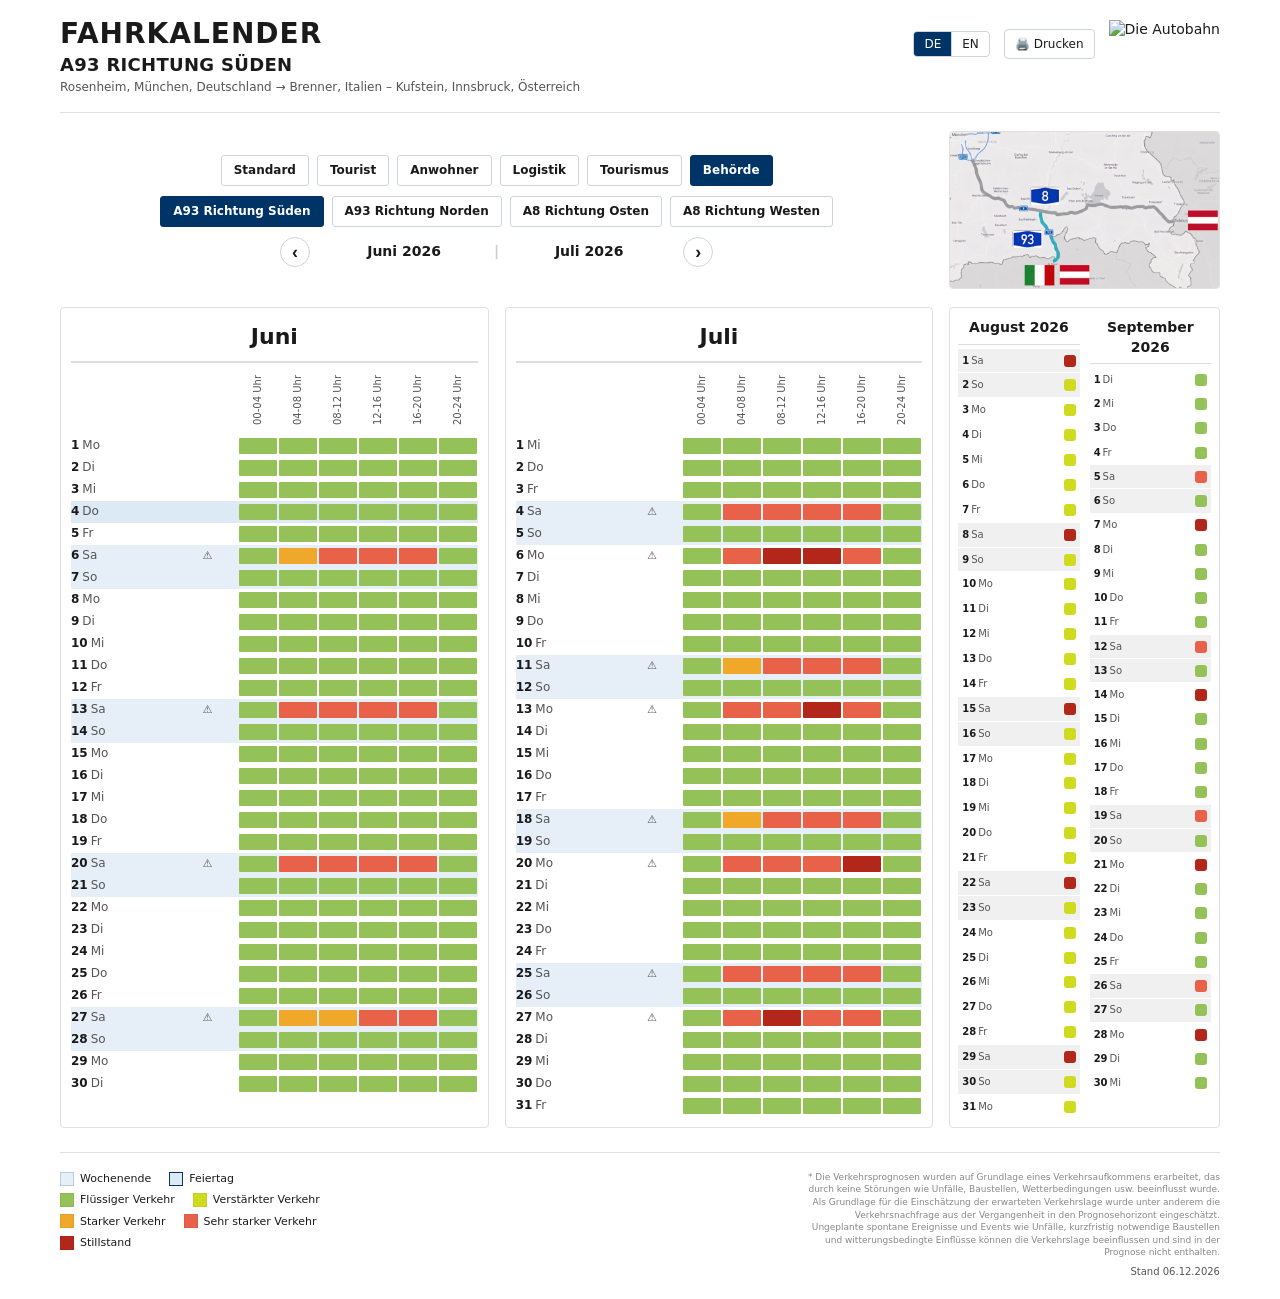
==== commit 59f18f3f: "added specific day warning icons" ====
--- a/frontend/ui/index_authority.html
+++ b/frontend/ui/index_authority.html
@@ -5,7 +5,7 @@
   <meta name="viewport" content="width=device-width, initial-scale=1.0">
   <title data-i18n-static>Fahrkalender – Die Autobahn</title>
   <link rel="stylesheet" href="https://unpkg.com/leaflet@1.9.4/dist/leaflet.css">
-  <link rel="stylesheet" href="style.css?v=37">
+  <link rel="stylesheet" href="style.css?v=38">
   <link rel="icon" type="image/png" href="favicon.png?v=2">
 </head>
 <body>
@@ -102,6 +102,6 @@
   <script src="nav-state.js"></script>
   <script src="sidebar.js?v=1"></script>
   <script src="i18n.js?v=5"></script>
-  <script src="app_authority.js?v=10"></script>
+  <script src="app_authority.js?v=11"></script>
 </body>
 </html>
--- a/frontend/ui/style.css
+++ b/frontend/ui/style.css
@@ -243,6 +243,16 @@
 }
 
 .cal--detail thead th.col-day { width: 64px; }
+.cal--detail thead th.col-warn { width: 36px; }
+.cell-warn {
+  width: 36px;
+  text-align: center;
+  font-size: 11px;
+  line-height: 1;
+  white-space: nowrap;
+  padding: 0 2px;
+  color: #555;
+}
 
 .cal--detail thead .col-slot span {
   display: inline-block;
@@ -759,6 +769,7 @@
   border-radius: 6px;
   padding: 8px 12px;
   flex-shrink: 0;
+  width: 210px;
 }
 .day-view__swatch {
   width: 22px;
@@ -978,3 +989,90 @@
 
   .cal, .grid, .ctrl-wrap, .hdr, .ftr { page-break-inside: avoid; break-inside: avoid; }
 }
+
+/* Glassmorphism Premium Tip */
+.premium-tip {
+  flex-direction: column !important;
+  align-items: flex-start !important;
+  text-align: left !important;
+  padding: 12px 16px !important;
+  border-radius: 12px !important;
+  box-shadow: 0 4px 15px rgba(0, 0, 0, 0.1) !important;
+  border: 1px solid rgba(255, 255, 255, 0.6) !important;
+  margin-top: 12px !important;
+}
+.premium-tip span {
+  text-align: left !important;
+}
+
+/* Premium Stau-Hotspot Container */
+.stau-hotspot-container {
+  margin-top: 16px !important;
+  background-color: #f8f9fa !important;
+  border: 1px solid #e9ecef !important;
+  border-radius: 8px !important;
+  padding: 10px 12px !important;
+}
+.stau-hotspot-title {
+  font-weight: 600 !important;
+  font-size: 13px !important;
+  color: #343a40 !important;
+  margin-bottom: 8px !important;
+  display: flex !important;
+  align-items: flex-start !important;
+}
+.stau-hotspot-row {
+  display: flex !important;
+  align-items: flex-start !important;
+  background-color: #ffffff !important;
+  border: 1px solid #dee2e6 !important;
+  border-radius: 6px !important;
+  padding: 6px 10px !important;
+  margin-bottom: 6px !important;
+  box-shadow: 0 1px 3px rgba(0,0,0,0.05) !important;
+}
+.stau-hotspot-row:last-child {
+  margin-bottom: 0 !important;
+}
+.stau-hotspot-dot {
+  width: 10px !important;
+  height: 10px !important;
+  border-radius: 50% !important;
+  margin-right: 8px !important;
+  flex-shrink: 0 !important;
+}
+.stau-hotspot-text {
+  font-size: 12px !important;
+  font-weight: 500 !important;
+  color: #495057 !important;
+}
+
+/* Glassmorphism Premium Tip */
+.premium-tip {
+  flex-direction: column !important;
+  align-items: flex-start !important;
+  text-align: left !important;
+  padding: 12px 16px !important;
+  border-radius: 12px !important;
+  box-shadow: 0 4px 15px rgba(0, 0, 0, 0.1) !important;
+  border: 1px solid rgba(255, 255, 255, 0.6) !important;
+  margin-top: 12px !important;
+}
+.premium-tip span {
+  text-align: left !important;
+}
+
+/* Glassmorphism Premium Tip */
+.premium-tip {
+  flex-direction: column !important;
+  align-items: flex-start !important;
+  text-align: left !important;
+  padding: 12px 16px !important;
+  border-radius: 12px !important;
+  box-shadow: 0 4px 15px rgba(0, 0, 0, 0.1) !important;
+  border: 1px solid rgba(255, 255, 255, 0.6) !important;
+  margin-top: 12px !important;
+}
+.premium-tip span {
+  text-align: left !important;
+}
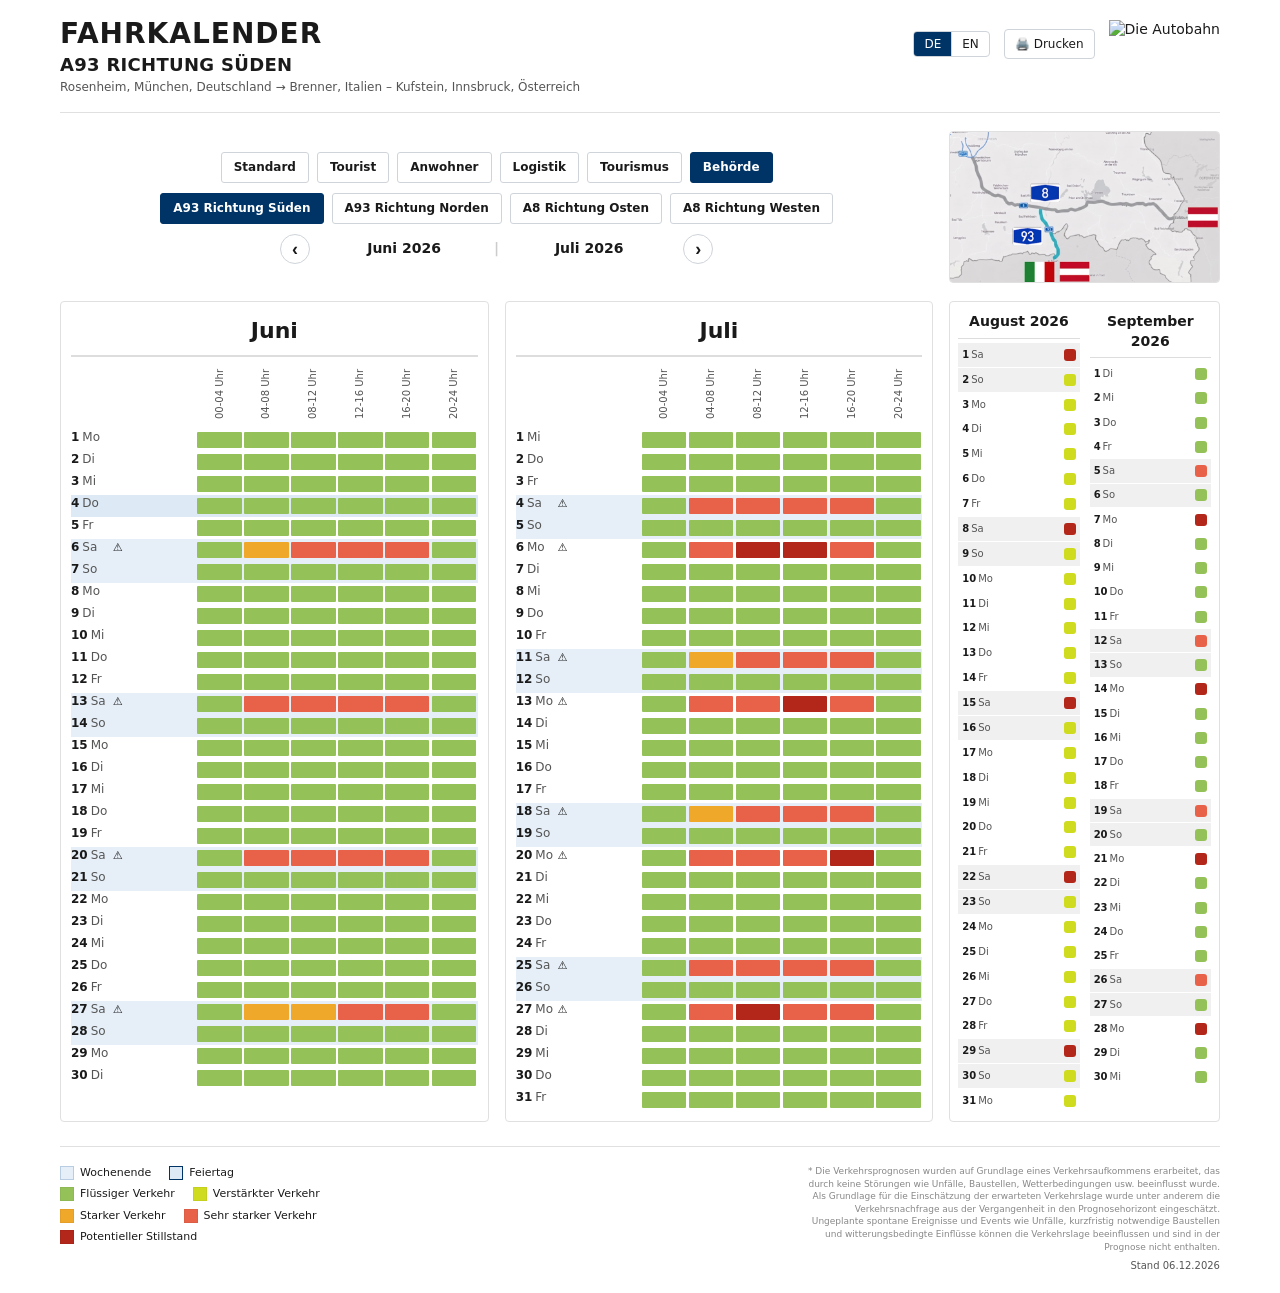
==== commit 34bac335: "additional language translations" ====
--- a/frontend/ui/index_authority.html
+++ b/frontend/ui/index_authority.html
@@ -101,7 +101,7 @@
   <script src="https://unpkg.com/leaflet@1.9.4/dist/leaflet.js"></script>
   <script src="nav-state.js"></script>
   <script src="sidebar.js?v=1"></script>
-  <script src="i18n.js?v=5"></script>
+  <script src="i18n.js?v=6"></script>
   <script src="app_authority.js?v=11"></script>
 </body>
 </html>
--- a/frontend/ui/style.css
+++ b/frontend/ui/style.css
@@ -84,8 +84,9 @@
   grid-column: 3;
   display: block;
   width: 100%;
-  height: auto;
-  object-fit: contain;
+  aspect-ratio: 16 / 9;
+  object-fit: cover;
+  object-position: center;
   border: 1px solid #e0e0e0;
   border-radius: 4px;
   background: #ffffff;
@@ -286,9 +287,18 @@
   white-space: nowrap;
   font-variant-numeric: tabular-nums;
   position: relative;
+  display: flex;
+  justify-content: flex-start;
+  align-items: center;
+}
+.cell-day__date-wrap {
+  display: flex;
+  align-items: baseline;
+  width: 36px;
 }
 .cell-day__num { font-weight: 600; }
 .cell-day__dow { color: #555; margin-left: 3px; }
+.cell-day__icons { margin-left: 6px; font-size: 11px; }
 .cell-slot {
   width: 24px;
   height: 22px;
@@ -769,7 +779,7 @@
   border-radius: 6px;
   padding: 8px 12px;
   flex-shrink: 0;
-  width: 210px;
+  width: 220px;
 }
 .day-view__swatch {
   width: 22px;
